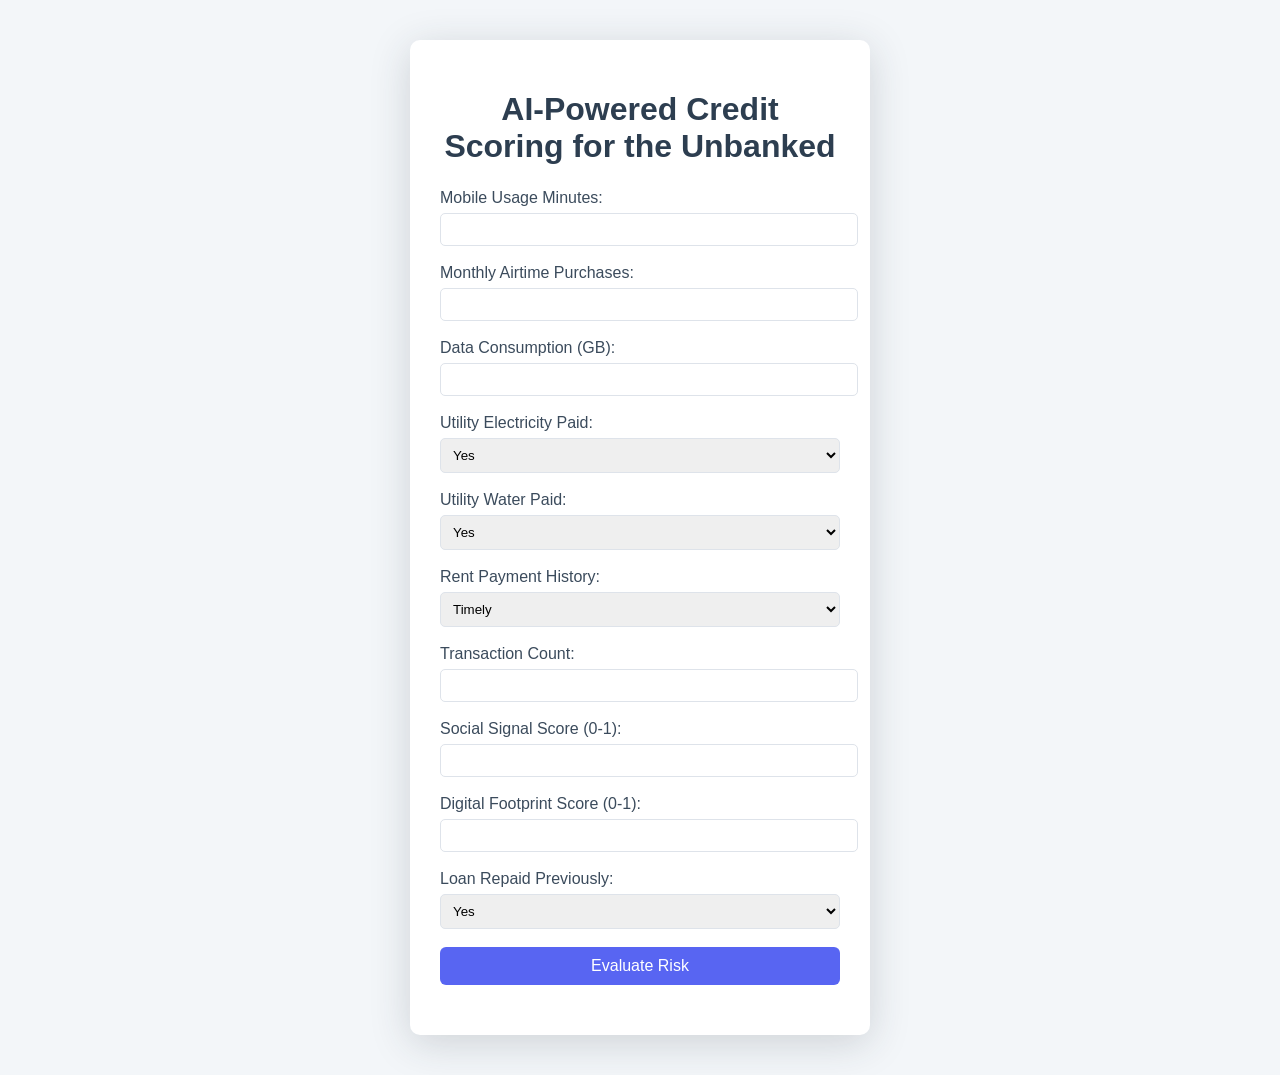
==== index.html @ 4482e230 "first commit" ====
<!DOCTYPE html>
<html lang="en">
<head>
    <meta charset="UTF-8">
    <title>AI-Powered Credit Scoring - Prototype</title>
    <link rel="stylesheet" href="style.css">
</head>
<body>
    <div class="container">
        <h1>AI-Powered Credit Scoring for the Unbanked</h1>
        <form id="scoringForm">
            <div class="form-group">
                <label>Mobile Usage Minutes:</label>
                <input type="number" id="mobileUsage" required>
            </div>
            <div class="form-group">
                <label>Monthly Airtime Purchases:</label>
                <input type="number" id="airtimePurchases" required>
            </div>
            <div class="form-group">
                <label>Data Consumption (GB):</label>
                <input type="number" id="dataConsumption" step="0.1" required>
            </div>
            <div class="form-group">
                <label>Utility Electricity Paid:</label>
                <select id="electricityPaid">
                    <option value="yes">Yes</option>
                    <option value="no">No</option>
                </select>
            </div>
            <div class="form-group">
                <label>Utility Water Paid:</label>
                <select id="waterPaid">
                    <option value="yes">Yes</option>
                    <option value="no">No</option>
                </select>
            </div>
            <div class="form-group">
                <label>Rent Payment History:</label>
                <select id="rentHistory">
                    <option value="timely">Timely</option>
                    <option value="delayed">Delayed</option>
                </select>
            </div>
            <div class="form-group">
                <label>Transaction Count:</label>
                <input type="number" id="transactionCount" required>
            </div>
            <div class="form-group">
                <label>Social Signal Score (0-1):</label>
                <input type="number" id="socialScore" step="0.01" min="0" max="1" required>
            </div>
            <div class="form-group">
                <label>Digital Footprint Score (0-1):</label>
                <input type="number" id="digitalScore" step="0.01" min="0" max="1" required>
            </div>
            <div class="form-group">
                <label>Loan Repaid Previously:</label>
                <select id="loanRepaid">
                    <option value="yes">Yes</option>
                    <option value="no">No</option>
                </select>
            </div>
            <button type="submit">Evaluate Risk</button>
        </form>
        <div id="result"></div>
    </div>
    <script src="script.js"></script>
</body>
</html>
---- style.css ----
body {
    background: #f3f6f9;
    font-family: 'Segoe UI', Arial, sans-serif;
}

.container {
    width: 400px;
    margin: 40px auto;
    background: #fff;
    padding: 30px;
    border-radius: 10px;
    box-shadow: 0 8px 40px rgba(40,48,60,0.18);
}

h1 {
    color: #2d3e50;
    text-align: center;
    margin-bottom: 24px;
}

.form-group {
    margin-bottom: 18px;
}

label {
    display: block;
    margin-bottom: 6px;
    color: #3b4b5c;
}

input[type="number"], select {
    width: 100%;
    padding: 8px;
    border: 1px solid #dee3ea;
    border-radius: 5px;
}

button {
    width: 100%;
    padding: 10px;
    background: #5865f2;
    color: #fff;
    border: none;
    border-radius: 6px;
    font-size: 16px;
    cursor: pointer;
}

button:hover {
    background: #4051b5;
}

#result {
    margin-top: 20px;
    text-align: center;
    font-weight: bold;
    font-size: 1.2em;
    color: #2b9248;
}
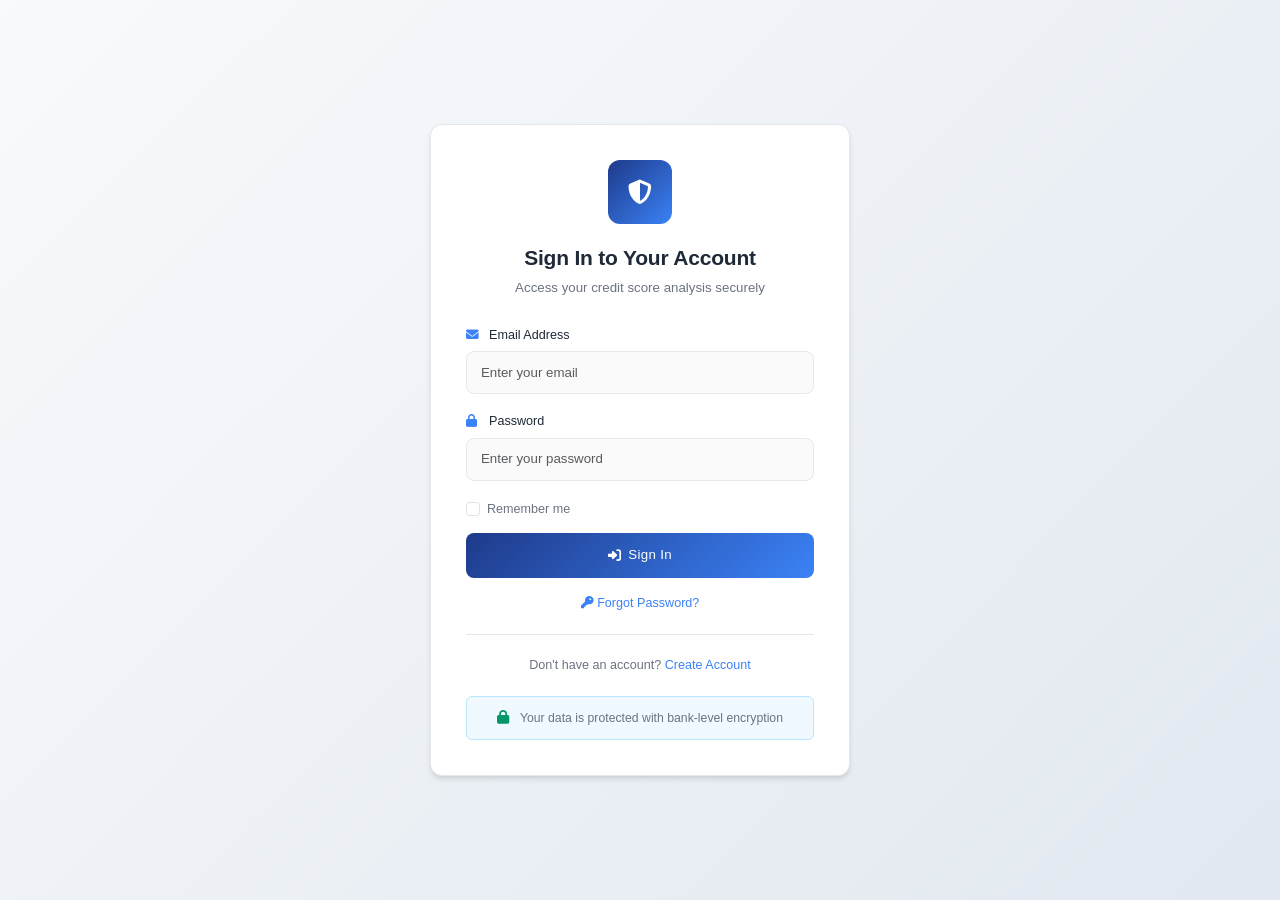
==== commit 8921d124: "done with UI" ====
--- a/index.html
+++ b/index.html
@@ -1,70 +1,587 @@
 <!DOCTYPE html>
-<html lang="en">
+<html xmlns:th="http://www.thymeleaf.org" lang="en">
 <head>
     <meta charset="UTF-8">
-    <title>AI-Powered Credit Scoring - Prototype</title>
+    <meta name="viewport" content="width=device-width, initial-scale=1.0">
+    <title>SecureBank - Credit Score Analysis</title>
+    <link href="https://cdn.jsdelivr.net/npm/bootstrap@5.3.0/dist/css/bootstrap.min.css" rel="stylesheet">
+    <link rel="stylesheet" href="https://cdnjs.cloudflare.com/ajax/libs/font-awesome/6.4.0/css/all.min.css">
     <link rel="stylesheet" href="style.css">
 </head>
 <body>
-    <div class="container">
-        <h1>AI-Powered Credit Scoring for the Unbanked</h1>
-        <form id="scoringForm">
-            <div class="form-group">
-                <label>Mobile Usage Minutes:</label>
-                <input type="number" id="mobileUsage" required>
-            </div>
-            <div class="form-group">
-                <label>Monthly Airtime Purchases:</label>
-                <input type="number" id="airtimePurchases" required>
-            </div>
-            <div class="form-group">
-                <label>Data Consumption (GB):</label>
-                <input type="number" id="dataConsumption" step="0.1" required>
-            </div>
-            <div class="form-group">
-                <label>Utility Electricity Paid:</label>
-                <select id="electricityPaid">
-                    <option value="yes">Yes</option>
-                    <option value="no">No</option>
-                </select>
-            </div>
-            <div class="form-group">
-                <label>Utility Water Paid:</label>
-                <select id="waterPaid">
-                    <option value="yes">Yes</option>
-                    <option value="no">No</option>
-                </select>
-            </div>
-            <div class="form-group">
-                <label>Rent Payment History:</label>
-                <select id="rentHistory">
-                    <option value="timely">Timely</option>
-                    <option value="delayed">Delayed</option>
-                </select>
-            </div>
-            <div class="form-group">
-                <label>Transaction Count:</label>
-                <input type="number" id="transactionCount" required>
-            </div>
-            <div class="form-group">
-                <label>Social Signal Score (0-1):</label>
-                <input type="number" id="socialScore" step="0.01" min="0" max="1" required>
-            </div>
-            <div class="form-group">
-                <label>Digital Footprint Score (0-1):</label>
-                <input type="number" id="digitalScore" step="0.01" min="0" max="1" required>
-            </div>
-            <div class="form-group">
-                <label>Loan Repaid Previously:</label>
-                <select id="loanRepaid">
-                    <option value="yes">Yes</option>
-                    <option value="no">No</option>
-                </select>
-            </div>
-            <button type="submit">Evaluate Risk</button>
-        </form>
-        <div id="result"></div>
+    <!-- Navigation Bar (shown on upload and dashboard pages) -->
+    <nav class="navbar navbar-expand-lg banking-navbar d-none" id="mainNavbar">
+        <div class="container">
+            <a class="navbar-brand" href="#">
+                <i class="fas fa-shield-alt me-2"></i>
+                <span>SecureBank</span>
+            </a>
+            <button class="navbar-toggler" type="button" data-bs-toggle="collapse" data-bs-target="#navbarNav">
+                <span class="navbar-toggler-icon"></span>
+            </button>
+            <div class="collapse navbar-collapse" id="navbarNav">
+                <ul class="navbar-nav ms-auto">
+                    <li class="nav-item">
+                        <a class="nav-link" href="#" onclick="showPage('upload')">
+                            <i class="fas fa-upload me-1"></i> Upload
+                        </a>
+                    </li>
+                    <li class="nav-item">
+                        <a class="nav-link" href="#" onclick="showPage('dashboard')">
+                            <i class="fas fa-chart-line me-1"></i> Dashboard
+                        </a>
+                    </li>
+                    <li class="nav-item">
+                        <a class="nav-link" href="#" onclick="logout()">
+                            <i class="fas fa-sign-out-alt me-1"></i> Logout
+                        </a>
+                    </li>
+                </ul>
+            </div>
+        </div>
+    </nav>
+
+    <!-- Login Page -->
+    <div id="loginPage" class="page-container active">
+        <div class="auth-container">
+            <div class="auth-card">
+                <div class="auth-header">
+                    <div class="auth-logo">
+                        <i class="fas fa-shield-alt"></i>
+                    </div>
+                    <h2 class="auth-title">Sign In to Your Account</h2>
+                    <p class="auth-subtitle">Access your credit score analysis securely</p>
+                </div>
+                
+                <form th:action="@{/login}" th:object="${loginForm}" method="post" class="auth-form">
+                    <div class="form-group">
+                        <label class="form-label" for="email">
+                            <i class="fas fa-envelope me-2"></i>Email Address
+                        </label>
+                        <input type="email" 
+                               class="form-control" 
+                               id="email" 
+                               th:field="*{email}" 
+                               placeholder="Enter your email"
+                               required>
+                        <div class="invalid-feedback" th:if="${#fields.hasErrors('email')}" th:errors="*{email}"></div>
+                    </div>
+                    
+                    <div class="form-group">
+                        <label class="form-label" for="password">
+                            <i class="fas fa-lock me-2"></i>Password
+                        </label>
+                        <input type="password" 
+                               class="form-control" 
+                               id="password" 
+                               th:field="*{password}" 
+                               placeholder="Enter your password"
+                               required>
+                        <div class="invalid-feedback" th:if="${#fields.hasErrors('password')}" th:errors="*{password}"></div>
+                    </div>
+                    
+                    <div class="form-check mb-3">
+                        <input class="form-check-input" type="checkbox" id="rememberMe" th:field="*{rememberMe}">
+                        <label class="form-check-label" for="rememberMe">
+                            Remember me
+                        </label>
+                    </div>
+                    
+                    <button type="submit" class="btn btn-primary btn-auth w-100 mb-3">
+                        <i class="fas fa-sign-in-alt me-2"></i>Sign In
+                    </button>
+                    
+                    <div class="auth-links">
+                        <a href="#" class="forgot-link" th:href="@{/forgot-password}">
+                            <i class="fas fa-key me-1"></i>Forgot Password?
+                        </a>
+                    </div>
+                </form>
+                
+                <div class="auth-footer">
+                    <p>Don't have an account? 
+                        <a href="#" class="signup-link" onclick="showPage('signup')" th:href="@{/signup}">
+                            Create Account
+                        </a>
+                    </p>
+                </div>
+                
+                <div class="security-notice">
+                    <i class="fas fa-lock me-2"></i>
+                    <small>Your data is protected with bank-level encryption</small>
+                </div>
+            </div>
+        </div>
     </div>
-    <script src="script.js"></script>
+
+    <!-- Sign Up Page -->
+    <div id="signupPage" class="page-container">
+        <div class="auth-container">
+            <div class="auth-card">
+                <div class="auth-header">
+                    <div class="auth-logo">
+                        <i class="fas fa-user-plus"></i>
+                    </div>
+                    <h2 class="auth-title">Create Your Account</h2>
+                    <p class="auth-subtitle">Join thousands of users improving their credit score</p>
+                </div>
+                
+                <form th:action="@{/signup}" th:object="${signupForm}" method="post" class="auth-form">
+                    <div class="form-group">
+                        <label class="form-label" for="fullName">
+                            <i class="fas fa-user me-2"></i>Full Name
+                        </label>
+                        <input type="text" 
+                               class="form-control" 
+                               id="fullName" 
+                               th:field="*{fullName}" 
+                               placeholder="Enter your full name"
+                               required>
+                        <div class="invalid-feedback" th:if="${#fields.hasErrors('fullName')}" th:errors="*{fullName}"></div>
+                    </div>
+                    
+                    <div class="form-group">
+                        <label class="form-label" for="signupEmail">
+                            <i class="fas fa-envelope me-2"></i>Email Address
+                        </label>
+                        <input type="email" 
+                               class="form-control" 
+                               id="signupEmail" 
+                               th:field="*{email}" 
+                               placeholder="Enter your email"
+                               required>
+                        <div class="invalid-feedback" th:if="${#fields.hasErrors('email')}" th:errors="*{email}"></div>
+                    </div>
+                    
+                    <div class="form-group">
+                        <label class="form-label" for="phone">
+                            <i class="fas fa-phone me-2"></i>Phone Number
+                        </label>
+                        <input type="tel" 
+                               class="form-control" 
+                               id="phone" 
+                               th:field="*{phone}" 
+                               placeholder="Enter your phone number"
+                               required>
+                        <div class="invalid-feedback" th:if="${#fields.hasErrors('phone')}" th:errors="*{phone}"></div>
+                    </div>
+                    
+                    <div class="form-group">
+                        <label class="form-label" for="signupPassword">
+                            <i class="fas fa-lock me-2"></i>Password
+                        </label>
+                        <input type="password" 
+                               class="form-control" 
+                               id="signupPassword" 
+                               th:field="*{password}" 
+                               placeholder="Create a strong password"
+                               required>
+                        <div class="invalid-feedback" th:if="${#fields.hasErrors('password')}" th:errors="*{password}"></div>
+                    </div>
+                    
+                    <div class="form-group">
+                        <label class="form-label" for="confirmPassword">
+                            <i class="fas fa-lock me-2"></i>Confirm Password
+                        </label>
+                        <input type="password" 
+                               class="form-control" 
+                               id="confirmPassword" 
+                               th:field="*{confirmPassword}" 
+                               placeholder="Confirm your password"
+                               required>
+                        <div class="invalid-feedback" th:if="${#fields.hasErrors('confirmPassword')}" th:errors="*{confirmPassword}"></div>
+                    </div>
+                    
+                    <div class="form-check mb-3">
+                        <input class="form-check-input" type="checkbox" id="agreeTerms" th:field="*{agreeTerms}" required>
+                        <label class="form-check-label" for="agreeTerms">
+                            I agree to the <a href="#" th:href="@{/terms}">Terms &amp; Conditions</a> and <a href="#" th:href="@{/privacy}">Privacy Policy</a>
+                        </label>
+                    </div>
+                    
+                    <button type="submit" class="btn btn-primary btn-auth w-100 mb-3">
+                        <i class="fas fa-user-plus me-2"></i>Create Account
+                    </button>
+                </form>
+                
+                <div class="auth-footer">
+                    <p>Already have an account? 
+                        <a href="#" class="login-link" onclick="showPage('login')" th:href="@{/login}">
+                            Sign In
+                        </a>
+                    </p>
+                </div>
+                
+                <div class="security-notice">
+                    <i class="fas fa-shield-alt me-2"></i>
+                    <small>Your information is secured with 256-bit SSL encryption</small>
+                </div>
+            </div>
+        </div>
+    </div>
+
+    <!-- Upload Page -->
+    <div id="uploadPage" class="page-container">
+        <div class="container mt-4">
+            <div class="row justify-content-center">
+                <div class="col-lg-8">
+                    <div class="upload-header text-center mb-4">
+                        <h2>Upload Bank Statements</h2>
+                        <p class="text-muted">Upload your bank statements to analyze your credit score</p>
+                    </div>
+                    
+                    <div class="card upload-card">
+                        <div class="card-body p-4">
+                            <form th:action="@{/upload}" th:object="${uploadForm}" method="post" enctype="multipart/form-data">
+                                <div class="upload-zone" id="uploadZone">
+                                    <div class="upload-content">
+                                        <i class="fas fa-cloud-upload-alt upload-icon"></i>
+                                        <h4>Drag and drop files here</h4>
+                                        <p class="text-muted mb-3">Or click to select files</p>
+                                        <input type="file" 
+                                               class="form-control d-none" 
+                                               id="fileInput" 
+                                               th:field="*{files}" 
+                                               multiple 
+                                               accept=".pdf,.csv,.xlsx,.xls">
+                                        <button type="button" class="btn btn-outline-primary" onclick="document.getElementById('fileInput').click()">
+                                            <i class="fas fa-folder-open me-2"></i>Select Files
+                                        </button>
+                                    </div>
+                                </div>
+                                
+                                <div class="upload-info mt-3">
+                                    <div class="row text-center">
+                                        <div class="col-md-4">
+                                            <i class="fas fa-file-pdf text-danger"></i>
+                                            <small class="d-block">PDF</small>
+                                        </div>
+                                        <div class="col-md-4">
+                                            <i class="fas fa-file-csv text-success"></i>
+                                            <small class="d-block">CSV</small>
+                                        </div>
+                                        <div class="col-md-4">
+                                            <i class="fas fa-file-excel text-primary"></i>
+                                            <small class="d-block">Excel</small>
+                                        </div>
+                                    </div>
+                                    <p class="text-center text-muted mt-2 mb-0">
+                                        <small>Maximum file size: 10MB per file</small>
+                                    </p>
+                                </div>
+                                
+                                <div class="uploaded-files mt-4" id="uploadedFiles" style="display: none;">
+                                    <h6><i class="fas fa-file-alt me-2"></i>Uploaded Files:</h6>
+                                    <div class="file-list" id="fileList"></div>
+                                </div>
+                                
+                                <div class="upload-progress mt-3" id="uploadProgress" style="display: none;">
+                                    <div class="progress">
+                                        <div class="progress-bar progress-bar-striped progress-bar-animated" 
+                                             role="progressbar" 
+                                             style="width: 0%" 
+                                             id="progressBar"></div>
+                                    </div>
+                                    <small class="text-muted mt-2 d-block" id="progressText">Uploading files...</small>
+                                </div>
+                                
+                                <div class="d-grid gap-2 mt-4">
+                                    <button type="submit" class="btn btn-primary btn-lg" id="uploadBtn" disabled>
+                                        <i class="fas fa-upload me-2"></i>Upload Documents
+                                    </button>
+                                    <button type="button" class="btn btn-success btn-lg" id="analyzeBtn" style="display: none;" onclick="analyzeCredit()">
+                                        <i class="fas fa-chart-line me-2"></i>Analyze Credit Score
+                                    </button>
+                                </div>
+                            </form>
+                        </div>
+                    </div>
+                    
+                    <div class="security-info mt-4">
+                        <div class="card">
+                            <div class="card-body">
+                                <h6><i class="fas fa-shield-alt text-success me-2"></i>Your Data is Secure</h6>
+                                <ul class="list-unstyled mb-0">
+                                    <li><i class="fas fa-check text-success me-2"></i>Bank-level encryption</li>
+                                    <li><i class="fas fa-check text-success me-2"></i>Files processed securely</li>
+                                    <li><i class="fas fa-check text-success me-2"></i>Data deleted after analysis</li>
+                                </ul>
+                            </div>
+                        </div>
+                    </div>
+                </div>
+            </div>
+        </div>
+    </div>
+
+    <!-- Dashboard Page -->
+    <div id="dashboardPage" class="page-container">
+        <div class="container mt-4">
+            <div class="dashboard-header mb-4">
+                <div class="row align-items-center">
+                    <div class="col">
+                        <h2>Credit Score Dashboard</h2>
+                        <p class="text-muted mb-0">Your comprehensive credit analysis</p>
+                    </div>
+                    <div class="col-auto">
+                        <span class="badge bg-success fs-6" th:text="'Last Updated: ' + ${lastUpdated}">Last Updated: Today</span>
+                    </div>
+                </div>
+            </div>
+            
+            <!-- Credit Score Overview -->
+            <div class="row mb-4">
+                <div class="col-lg-4">
+                    <div class="card credit-score-card">
+                        <div class="card-body text-center">
+                            <h5 class="card-title">Your Credit Score</h5>
+                            <div class="credit-score-circle mb-3">
+                                <div class="score-value" th:text="${creditScore.value}">750</div>
+                                <div class="score-status" th:text="${creditScore.status}">Good</div>
+                            </div>
+                            <div class="score-range">
+                                <small class="text-muted">Range: 300-850</small>
+                            </div>
+                            <div class="mt-3">
+                                <div class="score-bar">
+                                    <div class="score-progress" style="width: 60%;"></div>
+                                    <div class="score-marker" style="left: 60%;"></div>
+                                </div>
+                                <div class="d-flex justify-content-between mt-1">
+                                    <small>300</small>
+                                    <small>850</small>
+                                </div>
+                            </div>
+                        </div>
+                    </div>
+                </div>
+                
+                <div class="col-lg-8">
+                    <div class="card">
+                        <div class="card-body">
+                            <h5 class="card-title">Credit Score Breakdown</h5>
+                            <div class="breakdown-items">
+                                <div class="breakdown-item" th:each="item : ${creditBreakdown}">
+                                    <div class="d-flex justify-content-between align-items-center mb-2">
+                                        <span th:text="${item.name}">Payment History</span>
+                                        <span class="badge bg-primary" th:text="${item.value} + '%'">85%</span>
+                                    </div>
+                                    <div class="progress progress-sm">
+                                        <div class="progress-bar" 
+                                             th:style="'width: ' + ${item.value} + '%;'"
+                                             style="width: 85%;">
+                                        </div>
+                                    </div>
+                                </div>
+                                
+                                <!-- Static breakdown items for demo -->
+                                <div class="breakdown-item">
+                                    <div class="d-flex justify-content-between align-items-center mb-2">
+                                        <span>Payment History</span>
+                                        <span class="badge bg-primary">85%</span>
+                                    </div>
+                                    <div class="progress progress-sm">
+                                        <div class="progress-bar" style="width: 85%;"></div>
+                                    </div>
+                                </div>
+                                
+                                <div class="breakdown-item">
+                                    <div class="d-flex justify-content-between align-items-center mb-2">
+                                        <span>Credit Utilization</span>
+                                        <span class="badge bg-warning">65%</span>
+                                    </div>
+                                    <div class="progress progress-sm">
+                                        <div class="progress-bar bg-warning" style="width: 65%;"></div>
+                                    </div>
+                                </div>
+                                
+                                <div class="breakdown-item">
+                                    <div class="d-flex justify-content-between align-items-center mb-2">
+                                        <span>Credit History Length</span>
+                                        <span class="badge bg-info">75%</span>
+                                    </div>
+                                    <div class="progress progress-sm">
+                                        <div class="progress-bar bg-info" style="width: 75%;"></div>
+                                    </div>
+                                </div>
+                                
+                                <div class="breakdown-item">
+                                    <div class="d-flex justify-content-between align-items-center mb-2">
+                                        <span>New Credit Accounts</span>
+                                        <span class="badge bg-secondary">70%</span>
+                                    </div>
+                                    <div class="progress progress-sm">
+                                        <div class="progress-bar bg-secondary" style="width: 70%;"></div>
+                                    </div>
+                                </div>
+                                
+                                <div class="breakdown-item">
+                                    <div class="d-flex justify-content-between align-items-center mb-2">
+                                        <span>Credit Mix</span>
+                                        <span class="badge bg-success">80%</span>
+                                    </div>
+                                    <div class="progress progress-sm">
+                                        <div class="progress-bar bg-success" style="width: 80%;"></div>
+                                    </div>
+                                </div>
+                            </div>
+                        </div>
+                    </div>
+                </div>
+            </div>
+            
+            <!-- Recommendations &amp; Account Overview -->
+            <div class="row mb-4">
+                <div class="col-lg-6">
+                    <div class="card">
+                        <div class="card-header">
+                            <h6 class="card-title mb-0">
+                                <i class="fas fa-lightbulb me-2 text-warning"></i>Recommendations
+                            </h6>
+                        </div>
+                        <div class="card-body">
+                            <div class="recommendations-list">
+                                <div class="recommendation-item" th:each="recommendation : ${recommendations}">
+                                    <i class="fas fa-arrow-right text-primary me-2"></i>
+                                    <span th:text="${recommendation}">Pay down credit card balances</span>
+                                </div>
+                                
+                                <!-- Static recommendations for demo -->
+                                <div class="recommendation-item">
+                                    <i class="fas fa-arrow-right text-primary me-2"></i>
+                                    <span>Pay down credit card balances</span>
+                                </div>
+                                <div class="recommendation-item">
+                                    <i class="fas fa-arrow-right text-primary me-2"></i>
+                                    <span>Keep old accounts open</span>
+                                </div>
+                                <div class="recommendation-item">
+                                    <i class="fas fa-arrow-right text-primary me-2"></i>
+                                    <span>Limit new credit inquiries</span>
+                                </div>
+                                <div class="recommendation-item">
+                                    <i class="fas fa-arrow-right text-primary me-2"></i>
+                                    <span>Set up automatic payments</span>
+                                </div>
+                            </div>
+                        </div>
+                    </div>
+                </div>
+                
+                <div class="col-lg-6">
+                    <div class="card">
+                        <div class="card-header">
+                            <h6 class="card-title mb-0">
+                                <i class="fas fa-chart-pie me-2 text-info"></i>Account Overview
+                            </h6>
+                        </div>
+                        <div class="card-body">
+                            <div class="row g-3">
+                                <div class="col-6">
+                                    <div class="overview-stat">
+                                        <div class="stat-value">$12,450</div>
+                                        <div class="stat-label">Total Credit Limit</div>
+                                    </div>
+                                </div>
+                                <div class="col-6">
+                                    <div class="overview-stat">
+                                        <div class="stat-value">$3,280</div>
+                                        <div class="stat-label">Current Balance</div>
+                                    </div>
+                                </div>
+                                <div class="col-6">
+                                    <div class="overview-stat">
+                                        <div class="stat-value">26%</div>
+                                        <div class="stat-label">Utilization Rate</div>
+                                    </div>
+                                </div>
+                                <div class="col-6">
+                                    <div class="overview-stat">
+                                        <div class="stat-value">7</div>
+                                        <div class="stat-label">Active Accounts</div>
+                                    </div>
+                                </div>
+                            </div>
+                        </div>
+                    </div>
+                </div>
+            </div>
+            
+            <!-- Recent Transactions -->
+            <div class="row">
+                <div class="col-12">
+                    <div class="card">
+                        <div class="card-header">
+                            <h6 class="card-title mb-0">
+                                <i class="fas fa-history me-2 text-secondary"></i>Recent Transaction Analysis
+                            </h6>
+                        </div>
+                        <div class="card-body">
+                            <div class="table-responsive">
+                                <table class="table table-hover">
+                                    <thead>
+                                        <tr>
+                                            <th>Date</th>
+                                            <th>Description</th>
+                                            <th>Category</th>
+                                            <th>Amount</th>
+                                            <th>Impact</th>
+                                        </tr>
+                                    </thead>
+                                    <tbody>
+                                        <tr th:each="transaction : ${recentTransactions}">
+                                            <td th:text="${transaction.date}">2024-01-15</td>
+                                            <td th:text="${transaction.description}">Credit Card Payment</td>
+                                            <td>
+                                                <span class="badge bg-light text-dark" th:text="${transaction.category}">Payment</span>
+                                            </td>
+                                            <td th:text="${transaction.amount}">$500.00</td>
+                                            <td>
+                                                <span class="badge bg-success" th:text="${transaction.impact}">Positive</span>
+                                            </td>
+                                        </tr>
+                                        
+                                        <!-- Static transactions for demo -->
+                                        <tr>
+                                            <td>2024-01-15</td>
+                                            <td>Credit Card Payment</td>
+                                            <td><span class="badge bg-success">Payment</span></td>
+                                            <td>$500.00</td>
+                                            <td><span class="badge bg-success">Positive</span></td>
+                                        </tr>
+                                        <tr>
+                                            <td>2024-01-12</td>
+                                            <td>Online Purchase</td>
+                                            <td><span class="badge bg-primary">Purchase</span></td>
+                                            <td>$125.50</td>
+                                            <td><span class="badge bg-warning">Neutral</span></td>
+                                        </tr>
+                                        <tr>
+                                            <td>2024-01-10</td>
+                                            <td>Salary Deposit</td>
+                                            <td><span class="badge bg-info">Income</span></td>
+                                            <td>$3,200.00</td>
+                                            <td><span class="badge bg-success">Positive</span></td>
+                                        </tr>
+                                        <tr>
+                                            <td>2024-01-08</td>
+                                            <td>Rent Payment</td>
+                                            <td><span class="badge bg-secondary">Bills</span></td>
+                                            <td>$1,200.00</td>
+                                            <td><span class="badge bg-success">Positive</span></td>
+                                        </tr>
+                                    </tbody>
+                                </table>
+                            </div>
+                        </div>
+                    </div>
+                </div>
+            </div>
+        </div>
+    </div>
+
+    <!-- Scripts -->
+    <script src="https://cdn.jsdelivr.net/npm/bootstrap@5.3.0/dist/js/bootstrap.bundle.min.js"></script>
+    <script src="app.js"></script>
 </body>
-</html>
+</html>
--- a/style.css
+++ b/style.css
@@ -1,59 +1,1521 @@
+:root {
+  /* Primitive Color Tokens */
+  --color-white: rgba(255, 255, 255, 1);
+  --color-black: rgba(0, 0, 0, 1);
+  --color-cream-50: rgba(252, 252, 249, 1);
+  --color-cream-100: rgba(255, 255, 253, 1);
+  --color-gray-200: rgba(245, 245, 245, 1);
+  --color-gray-300: rgba(167, 169, 169, 1);
+  --color-gray-400: rgba(119, 124, 124, 1);
+  --color-slate-500: rgba(98, 108, 113, 1);
+  --color-brown-600: rgba(94, 82, 64, 1);
+  --color-charcoal-700: rgba(31, 33, 33, 1);
+  --color-charcoal-800: rgba(38, 40, 40, 1);
+  --color-slate-900: rgba(19, 52, 59, 1);
+  --color-teal-300: rgba(50, 184, 198, 1);
+  --color-teal-400: rgba(45, 166, 178, 1);
+  --color-teal-500: rgba(33, 128, 141, 1);
+  --color-teal-600: rgba(29, 116, 128, 1);
+  --color-teal-700: rgba(26, 104, 115, 1);
+  --color-teal-800: rgba(41, 150, 161, 1);
+  --color-red-400: rgba(255, 84, 89, 1);
+  --color-red-500: rgba(192, 21, 47, 1);
+  --color-orange-400: rgba(230, 129, 97, 1);
+  --color-orange-500: rgba(168, 75, 47, 1);
+
+  /* RGB versions for opacity control */
+  --color-brown-600-rgb: 94, 82, 64;
+  --color-teal-500-rgb: 33, 128, 141;
+  --color-slate-900-rgb: 19, 52, 59;
+  --color-slate-500-rgb: 98, 108, 113;
+  --color-red-500-rgb: 192, 21, 47;
+  --color-red-400-rgb: 255, 84, 89;
+  --color-orange-500-rgb: 168, 75, 47;
+  --color-orange-400-rgb: 230, 129, 97;
+
+  /* Background color tokens (Light Mode) */
+  --color-bg-1: rgba(59, 130, 246, 0.08); /* Light blue */
+  --color-bg-2: rgba(245, 158, 11, 0.08); /* Light yellow */
+  --color-bg-3: rgba(34, 197, 94, 0.08); /* Light green */
+  --color-bg-4: rgba(239, 68, 68, 0.08); /* Light red */
+  --color-bg-5: rgba(147, 51, 234, 0.08); /* Light purple */
+  --color-bg-6: rgba(249, 115, 22, 0.08); /* Light orange */
+  --color-bg-7: rgba(236, 72, 153, 0.08); /* Light pink */
+  --color-bg-8: rgba(6, 182, 212, 0.08); /* Light cyan */
+
+  /* Semantic Color Tokens (Light Mode) */
+  --color-background: var(--color-cream-50);
+  --color-surface: var(--color-cream-100);
+  --color-text: var(--color-slate-900);
+  --color-text-secondary: var(--color-slate-500);
+  --color-primary: var(--color-teal-500);
+  --color-primary-hover: var(--color-teal-600);
+  --color-primary-active: var(--color-teal-700);
+  --color-secondary: rgba(var(--color-brown-600-rgb), 0.12);
+  --color-secondary-hover: rgba(var(--color-brown-600-rgb), 0.2);
+  --color-secondary-active: rgba(var(--color-brown-600-rgb), 0.25);
+  --color-border: rgba(var(--color-brown-600-rgb), 0.2);
+  --color-btn-primary-text: var(--color-cream-50);
+  --color-card-border: rgba(var(--color-brown-600-rgb), 0.12);
+  --color-card-border-inner: rgba(var(--color-brown-600-rgb), 0.12);
+  --color-error: var(--color-red-500);
+  --color-success: var(--color-teal-500);
+  --color-warning: var(--color-orange-500);
+  --color-info: var(--color-slate-500);
+  --color-focus-ring: rgba(var(--color-teal-500-rgb), 0.4);
+  --color-select-caret: rgba(var(--color-slate-900-rgb), 0.8);
+
+  /* Common style patterns */
+  --focus-ring: 0 0 0 3px var(--color-focus-ring);
+  --focus-outline: 2px solid var(--color-primary);
+  --status-bg-opacity: 0.15;
+  --status-border-opacity: 0.25;
+  --select-caret-light: url("data:image/svg+xml,%3Csvg xmlns='http://www.w3.org/2000/svg' width='16' height='16' viewBox='0 0 24 24' fill='none' stroke='%23134252' stroke-width='2' stroke-linecap='round' stroke-linejoin='round'%3E%3Cpolyline points='6 9 12 15 18 9'%3E%3C/polyline%3E%3C/svg%3E");
+  --select-caret-dark: url("data:image/svg+xml,%3Csvg xmlns='http://www.w3.org/2000/svg' width='16' height='16' viewBox='0 0 24 24' fill='none' stroke='%23f5f5f5' stroke-width='2' stroke-linecap='round' stroke-linejoin='round'%3E%3Cpolyline points='6 9 12 15 18 9'%3E%3C/polyline%3E%3C/svg%3E");
+
+  /* RGB versions for opacity control */
+  --color-success-rgb: 33, 128, 141;
+  --color-error-rgb: 192, 21, 47;
+  --color-warning-rgb: 168, 75, 47;
+  --color-info-rgb: 98, 108, 113;
+
+  /* Typography */
+  --font-family-base: "FKGroteskNeue", "Geist", "Inter", -apple-system,
+    BlinkMacSystemFont, "Segoe UI", Roboto, sans-serif;
+  --font-family-mono: "Berkeley Mono", ui-monospace, SFMono-Regular, Menlo,
+    Monaco, Consolas, monospace;
+  --font-size-xs: 11px;
+  --font-size-sm: 12px;
+  --font-size-base: 14px;
+  --font-size-md: 14px;
+  --font-size-lg: 16px;
+  --font-size-xl: 18px;
+  --font-size-2xl: 20px;
+  --font-size-3xl: 24px;
+  --font-size-4xl: 30px;
+  --font-weight-normal: 400;
+  --font-weight-medium: 500;
+  --font-weight-semibold: 550;
+  --font-weight-bold: 600;
+  --line-height-tight: 1.2;
+  --line-height-normal: 1.5;
+  --letter-spacing-tight: -0.01em;
+
+  /* Spacing */
+  --space-0: 0;
+  --space-1: 1px;
+  --space-2: 2px;
+  --space-4: 4px;
+  --space-6: 6px;
+  --space-8: 8px;
+  --space-10: 10px;
+  --space-12: 12px;
+  --space-16: 16px;
+  --space-20: 20px;
+  --space-24: 24px;
+  --space-32: 32px;
+
+  /* Border Radius */
+  --radius-sm: 6px;
+  --radius-base: 8px;
+  --radius-md: 10px;
+  --radius-lg: 12px;
+  --radius-full: 9999px;
+
+  /* Shadows */
+  --shadow-xs: 0 1px 2px rgba(0, 0, 0, 0.02);
+  --shadow-sm: 0 1px 3px rgba(0, 0, 0, 0.04), 0 1px 2px rgba(0, 0, 0, 0.02);
+  --shadow-md: 0 4px 6px -1px rgba(0, 0, 0, 0.04),
+    0 2px 4px -1px rgba(0, 0, 0, 0.02);
+  --shadow-lg: 0 10px 15px -3px rgba(0, 0, 0, 0.04),
+    0 4px 6px -2px rgba(0, 0, 0, 0.02);
+  --shadow-inset-sm: inset 0 1px 0 rgba(255, 255, 255, 0.15),
+    inset 0 -1px 0 rgba(0, 0, 0, 0.03);
+
+  /* Animation */
+  --duration-fast: 150ms;
+  --duration-normal: 250ms;
+  --ease-standard: cubic-bezier(0.16, 1, 0.3, 1);
+
+  /* Layout */
+  --container-sm: 640px;
+  --container-md: 768px;
+  --container-lg: 1024px;
+  --container-xl: 1280px;
+}
+
+/* Dark mode colors */
+@media (prefers-color-scheme: dark) {
+  :root {
+    /* RGB versions for opacity control (Dark Mode) */
+    --color-gray-400-rgb: 119, 124, 124;
+    --color-teal-300-rgb: 50, 184, 198;
+    --color-gray-300-rgb: 167, 169, 169;
+    --color-gray-200-rgb: 245, 245, 245;
+
+    /* Background color tokens (Dark Mode) */
+    --color-bg-1: rgba(29, 78, 216, 0.15); /* Dark blue */
+    --color-bg-2: rgba(180, 83, 9, 0.15); /* Dark yellow */
+    --color-bg-3: rgba(21, 128, 61, 0.15); /* Dark green */
+    --color-bg-4: rgba(185, 28, 28, 0.15); /* Dark red */
+    --color-bg-5: rgba(107, 33, 168, 0.15); /* Dark purple */
+    --color-bg-6: rgba(194, 65, 12, 0.15); /* Dark orange */
+    --color-bg-7: rgba(190, 24, 93, 0.15); /* Dark pink */
+    --color-bg-8: rgba(8, 145, 178, 0.15); /* Dark cyan */
+
+    /* Semantic Color Tokens (Dark Mode) */
+    --color-background: var(--color-charcoal-700);
+    --color-surface: var(--color-charcoal-800);
+    --color-text: var(--color-gray-200);
+    --color-text-secondary: rgba(var(--color-gray-300-rgb), 0.7);
+    --color-primary: var(--color-teal-300);
+    --color-primary-hover: var(--color-teal-400);
+    --color-primary-active: var(--color-teal-800);
+    --color-secondary: rgba(var(--color-gray-400-rgb), 0.15);
+    --color-secondary-hover: rgba(var(--color-gray-400-rgb), 0.25);
+    --color-secondary-active: rgba(var(--color-gray-400-rgb), 0.3);
+    --color-border: rgba(var(--color-gray-400-rgb), 0.3);
+    --color-error: var(--color-red-400);
+    --color-success: var(--color-teal-300);
+    --color-warning: var(--color-orange-400);
+    --color-info: var(--color-gray-300);
+    --color-focus-ring: rgba(var(--color-teal-300-rgb), 0.4);
+    --color-btn-primary-text: var(--color-slate-900);
+    --color-card-border: rgba(var(--color-gray-400-rgb), 0.2);
+    --color-card-border-inner: rgba(var(--color-gray-400-rgb), 0.15);
+    --shadow-inset-sm: inset 0 1px 0 rgba(255, 255, 255, 0.1),
+      inset 0 -1px 0 rgba(0, 0, 0, 0.15);
+    --button-border-secondary: rgba(var(--color-gray-400-rgb), 0.2);
+    --color-border-secondary: rgba(var(--color-gray-400-rgb), 0.2);
+    --color-select-caret: rgba(var(--color-gray-200-rgb), 0.8);
+
+    /* Common style patterns - updated for dark mode */
+    --focus-ring: 0 0 0 3px var(--color-focus-ring);
+    --focus-outline: 2px solid var(--color-primary);
+    --status-bg-opacity: 0.15;
+    --status-border-opacity: 0.25;
+    --select-caret-light: url("data:image/svg+xml,%3Csvg xmlns='http://www.w3.org/2000/svg' width='16' height='16' viewBox='0 0 24 24' fill='none' stroke='%23134252' stroke-width='2' stroke-linecap='round' stroke-linejoin='round'%3E%3Cpolyline points='6 9 12 15 18 9'%3E%3C/polyline%3E%3C/svg%3E");
+    --select-caret-dark: url("data:image/svg+xml,%3Csvg xmlns='http://www.w3.org/2000/svg' width='16' height='16' viewBox='0 0 24 24' fill='none' stroke='%23f5f5f5' stroke-width='2' stroke-linecap='round' stroke-linejoin='round'%3E%3Cpolyline points='6 9 12 15 18 9'%3E%3C/polyline%3E%3C/svg%3E");
+
+    /* RGB versions for dark mode */
+    --color-success-rgb: var(--color-teal-300-rgb);
+    --color-error-rgb: var(--color-red-400-rgb);
+    --color-warning-rgb: var(--color-orange-400-rgb);
+    --color-info-rgb: var(--color-gray-300-rgb);
+  }
+}
+
+/* Data attribute for manual theme switching */
+[data-color-scheme="dark"] {
+  /* RGB versions for opacity control (dark mode) */
+  --color-gray-400-rgb: 119, 124, 124;
+  --color-teal-300-rgb: 50, 184, 198;
+  --color-gray-300-rgb: 167, 169, 169;
+  --color-gray-200-rgb: 245, 245, 245;
+
+  /* Colorful background palette - Dark Mode */
+  --color-bg-1: rgba(29, 78, 216, 0.15); /* Dark blue */
+  --color-bg-2: rgba(180, 83, 9, 0.15); /* Dark yellow */
+  --color-bg-3: rgba(21, 128, 61, 0.15); /* Dark green */
+  --color-bg-4: rgba(185, 28, 28, 0.15); /* Dark red */
+  --color-bg-5: rgba(107, 33, 168, 0.15); /* Dark purple */
+  --color-bg-6: rgba(194, 65, 12, 0.15); /* Dark orange */
+  --color-bg-7: rgba(190, 24, 93, 0.15); /* Dark pink */
+  --color-bg-8: rgba(8, 145, 178, 0.15); /* Dark cyan */
+
+  /* Semantic Color Tokens (Dark Mode) */
+  --color-background: var(--color-charcoal-700);
+  --color-surface: var(--color-charcoal-800);
+  --color-text: var(--color-gray-200);
+  --color-text-secondary: rgba(var(--color-gray-300-rgb), 0.7);
+  --color-primary: var(--color-teal-300);
+  --color-primary-hover: var(--color-teal-400);
+  --color-primary-active: var(--color-teal-800);
+  --color-secondary: rgba(var(--color-gray-400-rgb), 0.15);
+  --color-secondary-hover: rgba(var(--color-gray-400-rgb), 0.25);
+  --color-secondary-active: rgba(var(--color-gray-400-rgb), 0.3);
+  --color-border: rgba(var(--color-gray-400-rgb), 0.3);
+  --color-error: var(--color-red-400);
+  --color-success: var(--color-teal-300);
+  --color-warning: var(--color-orange-400);
+  --color-info: var(--color-gray-300);
+  --color-focus-ring: rgba(var(--color-teal-300-rgb), 0.4);
+  --color-btn-primary-text: var(--color-slate-900);
+  --color-card-border: rgba(var(--color-gray-400-rgb), 0.15);
+  --color-card-border-inner: rgba(var(--color-gray-400-rgb), 0.15);
+  --shadow-inset-sm: inset 0 1px 0 rgba(255, 255, 255, 0.1),
+    inset 0 -1px 0 rgba(0, 0, 0, 0.15);
+  --color-border-secondary: rgba(var(--color-gray-400-rgb), 0.2);
+  --color-select-caret: rgba(var(--color-gray-200-rgb), 0.8);
+
+  /* Common style patterns - updated for dark mode */
+  --focus-ring: 0 0 0 3px var(--color-focus-ring);
+  --focus-outline: 2px solid var(--color-primary);
+  --status-bg-opacity: 0.15;
+  --status-border-opacity: 0.25;
+  --select-caret-light: url("data:image/svg+xml,%3Csvg xmlns='http://www.w3.org/2000/svg' width='16' height='16' viewBox='0 0 24 24' fill='none' stroke='%23134252' stroke-width='2' stroke-linecap='round' stroke-linejoin='round'%3E%3Cpolyline points='6 9 12 15 18 9'%3E%3C/polyline%3E%3C/svg%3E");
+  --select-caret-dark: url("data:image/svg+xml,%3Csvg xmlns='http://www.w3.org/2000/svg' width='16' height='16' viewBox='0 0 24 24' fill='none' stroke='%23f5f5f5' stroke-width='2' stroke-linecap='round' stroke-linejoin='round'%3E%3Cpolyline points='6 9 12 15 18 9'%3E%3C/polyline%3E%3C/svg%3E");
+
+  /* RGB versions for dark mode */
+  --color-success-rgb: var(--color-teal-300-rgb);
+  --color-error-rgb: var(--color-red-400-rgb);
+  --color-warning-rgb: var(--color-orange-400-rgb);
+  --color-info-rgb: var(--color-gray-300-rgb);
+}
+
+[data-color-scheme="light"] {
+  /* RGB versions for opacity control (light mode) */
+  --color-brown-600-rgb: 94, 82, 64;
+  --color-teal-500-rgb: 33, 128, 141;
+  --color-slate-900-rgb: 19, 52, 59;
+
+  /* Semantic Color Tokens (Light Mode) */
+  --color-background: var(--color-cream-50);
+  --color-surface: var(--color-cream-100);
+  --color-text: var(--color-slate-900);
+  --color-text-secondary: var(--color-slate-500);
+  --color-primary: var(--color-teal-500);
+  --color-primary-hover: var(--color-teal-600);
+  --color-primary-active: var(--color-teal-700);
+  --color-secondary: rgba(var(--color-brown-600-rgb), 0.12);
+  --color-secondary-hover: rgba(var(--color-brown-600-rgb), 0.2);
+  --color-secondary-active: rgba(var(--color-brown-600-rgb), 0.25);
+  --color-border: rgba(var(--color-brown-600-rgb), 0.2);
+  --color-btn-primary-text: var(--color-cream-50);
+  --color-card-border: rgba(var(--color-brown-600-rgb), 0.12);
+  --color-card-border-inner: rgba(var(--color-brown-600-rgb), 0.12);
+  --color-error: var(--color-red-500);
+  --color-success: var(--color-teal-500);
+  --color-warning: var(--color-orange-500);
+  --color-info: var(--color-slate-500);
+  --color-focus-ring: rgba(var(--color-teal-500-rgb), 0.4);
+
+  /* RGB versions for light mode */
+  --color-success-rgb: var(--color-teal-500-rgb);
+  --color-error-rgb: var(--color-red-500-rgb);
+  --color-warning-rgb: var(--color-orange-500-rgb);
+  --color-info-rgb: var(--color-slate-500-rgb);
+}
+
+/* Base styles */
+html {
+  font-size: var(--font-size-base);
+  font-family: var(--font-family-base);
+  line-height: var(--line-height-normal);
+  color: var(--color-text);
+  background-color: var(--color-background);
+  -webkit-font-smoothing: antialiased;
+  box-sizing: border-box;
+}
+
 body {
-    background: #f3f6f9;
-    font-family: 'Segoe UI', Arial, sans-serif;
-}
-
+  margin: 0;
+  padding: 0;
+}
+
+*,
+*::before,
+*::after {
+  box-sizing: inherit;
+}
+
+/* Typography */
+h1,
+h2,
+h3,
+h4,
+h5,
+h6 {
+  margin: 0;
+  font-weight: var(--font-weight-semibold);
+  line-height: var(--line-height-tight);
+  color: var(--color-text);
+  letter-spacing: var(--letter-spacing-tight);
+}
+
+h1 {
+  font-size: var(--font-size-4xl);
+}
+h2 {
+  font-size: var(--font-size-3xl);
+}
+h3 {
+  font-size: var(--font-size-2xl);
+}
+h4 {
+  font-size: var(--font-size-xl);
+}
+h5 {
+  font-size: var(--font-size-lg);
+}
+h6 {
+  font-size: var(--font-size-md);
+}
+
+p {
+  margin: 0 0 var(--space-16) 0;
+}
+
+a {
+  color: var(--color-primary);
+  text-decoration: none;
+  transition: color var(--duration-fast) var(--ease-standard);
+}
+
+a:hover {
+  color: var(--color-primary-hover);
+}
+
+code,
+pre {
+  font-family: var(--font-family-mono);
+  font-size: calc(var(--font-size-base) * 0.95);
+  background-color: var(--color-secondary);
+  border-radius: var(--radius-sm);
+}
+
+code {
+  padding: var(--space-1) var(--space-4);
+}
+
+pre {
+  padding: var(--space-16);
+  margin: var(--space-16) 0;
+  overflow: auto;
+  border: 1px solid var(--color-border);
+}
+
+pre code {
+  background: none;
+  padding: 0;
+}
+
+/* Buttons */
+.btn {
+  display: inline-flex;
+  align-items: center;
+  justify-content: center;
+  padding: var(--space-8) var(--space-16);
+  border-radius: var(--radius-base);
+  font-size: var(--font-size-base);
+  font-weight: 500;
+  line-height: 1.5;
+  cursor: pointer;
+  transition: all var(--duration-normal) var(--ease-standard);
+  border: none;
+  text-decoration: none;
+  position: relative;
+}
+
+.btn:focus-visible {
+  outline: none;
+  box-shadow: var(--focus-ring);
+}
+
+.btn--primary {
+  background: var(--color-primary);
+  color: var(--color-btn-primary-text);
+}
+
+.btn--primary:hover {
+  background: var(--color-primary-hover);
+}
+
+.btn--primary:active {
+  background: var(--color-primary-active);
+}
+
+.btn--secondary {
+  background: var(--color-secondary);
+  color: var(--color-text);
+}
+
+.btn--secondary:hover {
+  background: var(--color-secondary-hover);
+}
+
+.btn--secondary:active {
+  background: var(--color-secondary-active);
+}
+
+.btn--outline {
+  background: transparent;
+  border: 1px solid var(--color-border);
+  color: var(--color-text);
+}
+
+.btn--outline:hover {
+  background: var(--color-secondary);
+}
+
+.btn--sm {
+  padding: var(--space-4) var(--space-12);
+  font-size: var(--font-size-sm);
+  border-radius: var(--radius-sm);
+}
+
+.btn--lg {
+  padding: var(--space-10) var(--space-20);
+  font-size: var(--font-size-lg);
+  border-radius: var(--radius-md);
+}
+
+.btn--full-width {
+  width: 100%;
+}
+
+.btn:disabled {
+  opacity: 0.5;
+  cursor: not-allowed;
+}
+
+/* Form elements */
+.form-control {
+  display: block;
+  width: 100%;
+  padding: var(--space-8) var(--space-12);
+  font-size: var(--font-size-md);
+  line-height: 1.5;
+  color: var(--color-text);
+  background-color: var(--color-surface);
+  border: 1px solid var(--color-border);
+  border-radius: var(--radius-base);
+  transition: border-color var(--duration-fast) var(--ease-standard),
+    box-shadow var(--duration-fast) var(--ease-standard);
+}
+
+textarea.form-control {
+  font-family: var(--font-family-base);
+  font-size: var(--font-size-base);
+}
+
+select.form-control {
+  padding: var(--space-8) var(--space-12);
+  -webkit-appearance: none;
+  -moz-appearance: none;
+  appearance: none;
+  background-image: var(--select-caret-light);
+  background-repeat: no-repeat;
+  background-position: right var(--space-12) center;
+  background-size: 16px;
+  padding-right: var(--space-32);
+}
+
+/* Add a dark mode specific caret */
+@media (prefers-color-scheme: dark) {
+  select.form-control {
+    background-image: var(--select-caret-dark);
+  }
+}
+
+/* Also handle data-color-scheme */
+[data-color-scheme="dark"] select.form-control {
+  background-image: var(--select-caret-dark);
+}
+
+[data-color-scheme="light"] select.form-control {
+  background-image: var(--select-caret-light);
+}
+
+.form-control:focus {
+  border-color: var(--color-primary);
+  outline: var(--focus-outline);
+}
+
+.form-label {
+  display: block;
+  margin-bottom: var(--space-8);
+  font-weight: var(--font-weight-medium);
+  font-size: var(--font-size-sm);
+}
+
+.form-group {
+  margin-bottom: var(--space-16);
+}
+
+/* Card component */
+.card {
+  background-color: var(--color-surface);
+  border-radius: var(--radius-lg);
+  border: 1px solid var(--color-card-border);
+  box-shadow: var(--shadow-sm);
+  overflow: hidden;
+  transition: box-shadow var(--duration-normal) var(--ease-standard);
+}
+
+.card:hover {
+  box-shadow: var(--shadow-md);
+}
+
+.card__body {
+  padding: var(--space-16);
+}
+
+.card__header,
+.card__footer {
+  padding: var(--space-16);
+  border-bottom: 1px solid var(--color-card-border-inner);
+}
+
+/* Status indicators - simplified with CSS variables */
+.status {
+  display: inline-flex;
+  align-items: center;
+  padding: var(--space-6) var(--space-12);
+  border-radius: var(--radius-full);
+  font-weight: var(--font-weight-medium);
+  font-size: var(--font-size-sm);
+}
+
+.status--success {
+  background-color: rgba(
+    var(--color-success-rgb, 33, 128, 141),
+    var(--status-bg-opacity)
+  );
+  color: var(--color-success);
+  border: 1px solid
+    rgba(var(--color-success-rgb, 33, 128, 141), var(--status-border-opacity));
+}
+
+.status--error {
+  background-color: rgba(
+    var(--color-error-rgb, 192, 21, 47),
+    var(--status-bg-opacity)
+  );
+  color: var(--color-error);
+  border: 1px solid
+    rgba(var(--color-error-rgb, 192, 21, 47), var(--status-border-opacity));
+}
+
+.status--warning {
+  background-color: rgba(
+    var(--color-warning-rgb, 168, 75, 47),
+    var(--status-bg-opacity)
+  );
+  color: var(--color-warning);
+  border: 1px solid
+    rgba(var(--color-warning-rgb, 168, 75, 47), var(--status-border-opacity));
+}
+
+.status--info {
+  background-color: rgba(
+    var(--color-info-rgb, 98, 108, 113),
+    var(--status-bg-opacity)
+  );
+  color: var(--color-info);
+  border: 1px solid
+    rgba(var(--color-info-rgb, 98, 108, 113), var(--status-border-opacity));
+}
+
+/* Container layout */
 .container {
-    width: 400px;
-    margin: 40px auto;
-    background: #fff;
-    padding: 30px;
-    border-radius: 10px;
-    box-shadow: 0 8px 40px rgba(40,48,60,0.18);
-}
-
-h1 {
-    color: #2d3e50;
-    text-align: center;
-    margin-bottom: 24px;
+  width: 100%;
+  margin-right: auto;
+  margin-left: auto;
+  padding-right: var(--space-16);
+  padding-left: var(--space-16);
+}
+
+@media (min-width: 640px) {
+  .container {
+    max-width: var(--container-sm);
+  }
+}
+@media (min-width: 768px) {
+  .container {
+    max-width: var(--container-md);
+  }
+}
+@media (min-width: 1024px) {
+  .container {
+    max-width: var(--container-lg);
+  }
+}
+@media (min-width: 1280px) {
+  .container {
+    max-width: var(--container-xl);
+  }
+}
+
+/* Utility classes */
+.flex {
+  display: flex;
+}
+.flex-col {
+  flex-direction: column;
+}
+.items-center {
+  align-items: center;
+}
+.justify-center {
+  justify-content: center;
+}
+.justify-between {
+  justify-content: space-between;
+}
+.gap-4 {
+  gap: var(--space-4);
+}
+.gap-8 {
+  gap: var(--space-8);
+}
+.gap-16 {
+  gap: var(--space-16);
+}
+
+.m-0 {
+  margin: 0;
+}
+.mt-8 {
+  margin-top: var(--space-8);
+}
+.mb-8 {
+  margin-bottom: var(--space-8);
+}
+.mx-8 {
+  margin-left: var(--space-8);
+  margin-right: var(--space-8);
+}
+.my-8 {
+  margin-top: var(--space-8);
+  margin-bottom: var(--space-8);
+}
+
+.p-0 {
+  padding: 0;
+}
+.py-8 {
+  padding-top: var(--space-8);
+  padding-bottom: var(--space-8);
+}
+.px-8 {
+  padding-left: var(--space-8);
+  padding-right: var(--space-8);
+}
+.py-16 {
+  padding-top: var(--space-16);
+  padding-bottom: var(--space-16);
+}
+.px-16 {
+  padding-left: var(--space-16);
+  padding-right: var(--space-16);
+}
+
+.block {
+  display: block;
+}
+.hidden {
+  display: none;
+}
+
+/* Accessibility */
+.sr-only {
+  position: absolute;
+  width: 1px;
+  height: 1px;
+  padding: 0;
+  margin: -1px;
+  overflow: hidden;
+  clip: rect(0, 0, 0, 0);
+  white-space: nowrap;
+  border-width: 0;
+}
+
+:focus-visible {
+  outline: var(--focus-outline);
+  outline-offset: 2px;
+}
+
+/* Dark mode specifics */
+[data-color-scheme="dark"] .btn--outline {
+  border: 1px solid var(--color-border-secondary);
+}
+
+@font-face {
+  font-family: 'FKGroteskNeue';
+  src: url('https://r2cdn.perplexity.ai/fonts/FKGroteskNeue.woff2')
+    format('woff2');
+}
+
+/* END PERPLEXITY DESIGN SYSTEM */
+:root {
+  /* Banking Color Palette */
+  --primary-color: #1e3a8a;
+  --secondary-color: #3b82f6;
+  --success-color: #059669;
+  --warning-color: #d97706;
+  --danger-color: #dc2626;
+  --light-color: #f8fafc;
+  --dark-color: #1f2937;
+  --border-color: #e5e7eb;
+  --text-muted: #6b7280;
+  --card-shadow: 0 4px 6px -1px rgba(0, 0, 0, 0.1), 0 2px 4px -1px rgba(0, 0, 0, 0.06);
+  --hover-shadow: 0 10px 15px -3px rgba(0, 0, 0, 0.1), 0 4px 6px -2px rgba(0, 0, 0, 0.05);
+}
+
+body {
+  font-family: 'Segoe UI', Tahoma, Geneva, Verdana, sans-serif;
+  background: linear-gradient(135deg, #f8fafc 0%, #e2e8f0 100%);
+  min-height: 100vh;
+}
+
+/* Page Container */
+.page-container {
+  display: none;
+  min-height: 100vh;
+}
+
+.page-container.active {
+  display: block;
+}
+
+/* Navigation */
+.banking-navbar {
+  background: var(--primary-color);
+  border-bottom: 1px solid rgba(255, 255, 255, 0.1);
+  box-shadow: 0 2px 4px rgba(0, 0, 0, 0.1);
+}
+
+.banking-navbar .navbar-brand {
+  color: white !important;
+  font-weight: 600;
+  font-size: 1.25rem;
+}
+
+.banking-navbar .navbar-brand i {
+  color: #60a5fa;
+}
+
+.banking-navbar .nav-link {
+  color: rgba(255, 255, 255, 0.8) !important;
+  font-weight: 500;
+  transition: color 0.3s ease;
+}
+
+.banking-navbar .nav-link:hover {
+  color: white !important;
+}
+
+/* Authentication Styles */
+.auth-container {
+  display: flex;
+  align-items: center;
+  justify-content: center;
+  min-height: 100vh;
+  padding: 2rem 1rem;
+}
+
+.auth-card {
+  background: white;
+  border-radius: 12px;
+  padding: 2.5rem;
+  width: 100%;
+  max-width: 420px;
+  box-shadow: var(--card-shadow);
+  border: 1px solid var(--border-color);
+}
+
+.auth-header {
+  text-align: center;
+  margin-bottom: 2rem;
+}
+
+.auth-logo {
+  width: 64px;
+  height: 64px;
+  background: linear-gradient(135deg, var(--primary-color), var(--secondary-color));
+  border-radius: 12px;
+  display: flex;
+  align-items: center;
+  justify-content: center;
+  margin: 0 auto 1.5rem;
+}
+
+.auth-logo i {
+  font-size: 1.75rem;
+  color: white;
+}
+
+.auth-title {
+  color: var(--dark-color);
+  font-weight: 600;
+  margin-bottom: 0.5rem;
+  font-size: 1.5rem;
+}
+
+.auth-subtitle {
+  color: var(--text-muted);
+  margin-bottom: 0;
+  font-size: 0.95rem;
+}
+
+.auth-form {
+  margin-bottom: 1.5rem;
 }
 
 .form-group {
-    margin-bottom: 18px;
-}
-
-label {
-    display: block;
-    margin-bottom: 6px;
-    color: #3b4b5c;
-}
-
-input[type="number"], select {
-    width: 100%;
-    padding: 8px;
-    border: 1px solid #dee3ea;
-    border-radius: 5px;
-}
-
-button {
-    width: 100%;
-    padding: 10px;
-    background: #5865f2;
-    color: #fff;
-    border: none;
-    border-radius: 6px;
-    font-size: 16px;
-    cursor: pointer;
-}
-
-button:hover {
-    background: #4051b5;
-}
-
-#result {
-    margin-top: 20px;
-    text-align: center;
-    font-weight: bold;
-    font-size: 1.2em;
-    color: #2b9248;
-}
+  margin-bottom: 1.25rem;
+}
+
+.form-label {
+  color: var(--dark-color);
+  font-weight: 500;
+  margin-bottom: 0.5rem;
+  font-size: 0.9rem;
+}
+
+.form-label i {
+  color: var(--secondary-color);
+  width: 16px;
+}
+
+.form-control {
+  border: 1.5px solid var(--border-color);
+  border-radius: 8px;
+  padding: 0.75rem 1rem;
+  font-size: 0.95rem;
+  transition: all 0.3s ease;
+  background: #fafafa;
+}
+
+.form-control:focus {
+  border-color: var(--secondary-color);
+  box-shadow: 0 0 0 3px rgba(59, 130, 246, 0.1);
+  background: white;
+}
+
+.form-check {
+  margin-bottom: 1rem;
+}
+
+.form-check-label {
+  color: var(--text-muted);
+  font-size: 0.9rem;
+}
+
+.form-check-label a {
+  color: var(--secondary-color);
+  text-decoration: none;
+}
+
+.form-check-label a:hover {
+  text-decoration: underline;
+}
+
+.btn-auth {
+  background: linear-gradient(135deg, var(--primary-color), var(--secondary-color));
+  border: none;
+  border-radius: 8px;
+  padding: 0.875rem 1.5rem;
+  font-weight: 600;
+  font-size: 0.95rem;
+  transition: all 0.3s ease;
+  text-transform: none;
+  letter-spacing: 0.025em;
+}
+
+.btn-auth:hover {
+  transform: translateY(-1px);
+  box-shadow: 0 8px 16px rgba(30, 58, 138, 0.3);
+  background: linear-gradient(135deg, #1e40af, #2563eb);
+}
+
+.auth-links {
+  text-align: center;
+}
+
+.forgot-link {
+  color: var(--secondary-color);
+  text-decoration: none;
+  font-size: 0.9rem;
+  font-weight: 500;
+}
+
+.forgot-link:hover {
+  text-decoration: underline;
+  color: var(--primary-color);
+}
+
+.auth-footer {
+  text-align: center;
+  padding-top: 1.5rem;
+  border-top: 1px solid var(--border-color);
+  margin-top: 1.5rem;
+}
+
+.auth-footer p {
+  color: var(--text-muted);
+  margin-bottom: 0;
+  font-size: 0.9rem;
+}
+
+.signup-link,
+.login-link {
+  color: var(--secondary-color);
+  text-decoration: none;
+  font-weight: 500;
+}
+
+.signup-link:hover,
+.login-link:hover {
+  text-decoration: underline;
+  color: var(--primary-color);
+}
+
+.security-notice {
+  background: #f0f9ff;
+  border: 1px solid #bae6fd;
+  border-radius: 6px;
+  padding: 0.75rem;
+  text-align: center;
+  margin-top: 1.5rem;
+}
+
+.security-notice i {
+  color: var(--success-color);
+}
+
+.security-notice small {
+  color: var(--text-muted);
+  font-weight: 500;
+}
+
+/* Upload Page Styles */
+.upload-header h2 {
+  color: var(--primary-color);
+  font-weight: 600;
+}
+
+.upload-card {
+  border: none;
+  box-shadow: var(--card-shadow);
+  border-radius: 12px;
+}
+
+.upload-zone {
+  border: 2px dashed var(--border-color);
+  border-radius: 12px;
+  padding: 3rem 2rem;
+  text-align: center;
+  transition: all 0.3s ease;
+  background: #fafafa;
+  cursor: pointer;
+}
+
+.upload-zone:hover {
+  border-color: var(--secondary-color);
+  background: #f0f9ff;
+}
+
+.upload-zone.drag-over {
+  border-color: var(--success-color);
+  background: #f0fdf4;
+}
+
+.upload-content {
+  pointer-events: none;
+}
+
+.upload-icon {
+  font-size: 3rem;
+  color: var(--secondary-color);
+  margin-bottom: 1rem;
+}
+
+.upload-zone h4 {
+  color: var(--dark-color);
+  font-weight: 600;
+  margin-bottom: 0.5rem;
+}
+
+.upload-info {
+  background: #f8fafc;
+  border-radius: 8px;
+  padding: 1.5rem;
+}
+
+.upload-info i {
+  font-size: 1.5rem;
+  margin-bottom: 0.5rem;
+}
+
+.uploaded-files {
+  background: #f0f9ff;
+  border-radius: 8px;
+  padding: 1rem;
+  border: 1px solid #bae6fd;
+}
+
+.file-item {
+  display: flex;
+  align-items: center;
+  justify-content: space-between;
+  padding: 0.75rem;
+  background: white;
+  border-radius: 6px;
+  margin-bottom: 0.5rem;
+  border: 1px solid #e5e7eb;
+}
+
+.file-item:last-child {
+  margin-bottom: 0;
+}
+
+.file-info {
+  display: flex;
+  align-items: center;
+  gap: 0.75rem;
+}
+
+.file-icon {
+  font-size: 1.25rem;
+}
+
+.file-name {
+  font-weight: 500;
+  color: var(--dark-color);
+}
+
+.file-size {
+  color: var(--text-muted);
+  font-size: 0.85rem;
+}
+
+.file-remove {
+  color: var(--danger-color);
+  cursor: pointer;
+  padding: 0.25rem;
+  border-radius: 4px;
+  transition: background-color 0.2s ease;
+}
+
+.file-remove:hover {
+  background: #fef2f2;
+}
+
+.progress-sm {
+  height: 4px;
+}
+
+.security-info .card {
+  border: 1px solid #d1fae5;
+  background: #f0fdf4;
+}
+
+.security-info .card-body {
+  padding: 1.25rem;
+}
+
+.security-info h6 {
+  color: var(--success-color);
+  margin-bottom: 0.75rem;
+}
+
+.security-info ul li {
+  color: var(--text-muted);
+  font-size: 0.9rem;
+  margin-bottom: 0.25rem;
+}
+
+/* Dashboard Styles */
+.dashboard-header h2 {
+  color: var(--primary-color);
+  font-weight: 600;
+}
+
+.credit-score-card {
+  background: linear-gradient(135deg, var(--primary-color), var(--secondary-color));
+  color: white;
+  border: none;
+  box-shadow: var(--card-shadow);
+}
+
+.credit-score-card .card-title {
+  color: rgba(255, 255, 255, 0.9);
+  font-size: 1rem;
+  margin-bottom: 1.5rem;
+}
+
+.credit-score-circle {
+  position: relative;
+  width: 120px;
+  height: 120px;
+  margin: 0 auto;
+  border-radius: 50%;
+  background: rgba(255, 255, 255, 0.1);
+  border: 3px solid rgba(255, 255, 255, 0.3);
+  display: flex;
+  flex-direction: column;
+  align-items: center;
+  justify-content: center;
+}
+
+.score-value {
+  font-size: 2rem;
+  font-weight: 700;
+  line-height: 1;
+}
+
+.score-status {
+  font-size: 0.9rem;
+  opacity: 0.9;
+  font-weight: 500;
+}
+
+.score-range {
+  color: rgba(255, 255, 255, 0.8);
+  font-size: 0.85rem;
+}
+
+.score-bar {
+  position: relative;
+  height: 6px;
+  background: rgba(255, 255, 255, 0.2);
+  border-radius: 3px;
+  margin-top: 1rem;
+}
+
+.score-progress {
+  height: 100%;
+  background: white;
+  border-radius: 3px;
+  transition: width 0.5s ease;
+}
+
+.score-marker {
+  position: absolute;
+  top: -2px;
+  width: 10px;
+  height: 10px;
+  background: white;
+  border-radius: 50%;
+  transform: translateX(-50%);
+}
+
+.breakdown-item {
+  margin-bottom: 1.5rem;
+}
+
+.breakdown-item:last-child {
+  margin-bottom: 0;
+}
+
+.breakdown-item span {
+  font-weight: 500;
+  color: var(--dark-color);
+}
+
+.recommendations-list {
+  max-height: 300px;
+  overflow-y: auto;
+}
+
+.recommendation-item {
+  display: flex;
+  align-items: flex-start;
+  padding: 0.75rem 0;
+  border-bottom: 1px solid #f3f4f6;
+  color: var(--text-muted);
+  font-size: 0.95rem;
+  line-height: 1.4;
+}
+
+.recommendation-item:last-child {
+  border-bottom: none;
+  padding-bottom: 0;
+}
+
+.recommendation-item i {
+  margin-top: 0.125rem;
+  flex-shrink: 0;
+}
+
+.overview-stat {
+  text-align: center;
+  padding: 1rem;
+  background: #f8fafc;
+  border-radius: 8px;
+}
+
+.stat-value {
+  font-size: 1.5rem;
+  font-weight: 700;
+  color: var(--primary-color);
+  line-height: 1.2;
+}
+
+.stat-label {
+  font-size: 0.85rem;
+  color: var(--text-muted);
+  font-weight: 500;
+  margin-top: 0.25rem;
+}
+
+.table-responsive {
+  border-radius: 8px;
+  overflow: hidden;
+}
+
+.table {
+  margin-bottom: 0;
+}
+
+.table th {
+  background: var(--light-color);
+  color: var(--dark-color);
+  font-weight: 600;
+  border-bottom: 2px solid var(--border-color);
+  padding: 1rem 0.75rem;
+  font-size: 0.9rem;
+}
+
+.table td {
+  padding: 1rem 0.75rem;
+  vertical-align: middle;
+  border-bottom: 1px solid #f3f4f6;
+}
+
+.table-hover tbody tr:hover {
+  background: #f8fafc;
+}
+
+/* Card Styles */
+.card {
+  border: none;
+  box-shadow: var(--card-shadow);
+  border-radius: 12px;
+  transition: box-shadow 0.3s ease;
+}
+
+.card:hover {
+  box-shadow: var(--hover-shadow);
+}
+
+.card-header {
+  background: white;
+  border-bottom: 1px solid #f3f4f6;
+  padding: 1.25rem 1.5rem;
+  border-radius: 12px 12px 0 0 !important;
+}
+
+.card-body {
+  padding: 1.5rem;
+}
+
+.card-title {
+  color: var(--dark-color);
+  font-weight: 600;
+  margin-bottom: 0;
+}
+
+/* Button Styles */
+.btn {
+  border-radius: 8px;
+  font-weight: 500;
+  transition: all 0.3s ease;
+}
+
+.btn-primary {
+  background: linear-gradient(135deg, var(--primary-color), var(--secondary-color));
+  border: none;
+}
+
+.btn-primary:hover {
+  transform: translateY(-1px);
+  box-shadow: 0 8px 16px rgba(30, 58, 138, 0.3);
+  background: linear-gradient(135deg, #1e40af, #2563eb);
+}
+
+.btn-outline-primary {
+  border-color: var(--secondary-color);
+  color: var(--secondary-color);
+}
+
+.btn-outline-primary:hover {
+  background: var(--secondary-color);
+  border-color: var(--secondary-color);
+  transform: translateY(-1px);
+}
+
+.btn-success {
+  background: linear-gradient(135deg, var(--success-color), #10b981);
+  border: none;
+}
+
+.btn-success:hover {
+  transform: translateY(-1px);
+  box-shadow: 0 8px 16px rgba(5, 150, 105, 0.3);
+}
+
+/* Badge Styles */
+.badge {
+  font-weight: 500;
+  padding: 0.375rem 0.75rem;
+  border-radius: 6px;
+}
+
+.badge.fs-6 {
+  font-size: 0.9rem !important;
+}
+
+/* Progress Bar Styles */
+.progress {
+  height: 8px;
+  border-radius: 4px;
+  background: #f3f4f6;
+}
+
+.progress-bar {
+  border-radius: 4px;
+}
+
+.progress-sm {
+  height: 6px;
+}
+
+/* Responsive Design */
+@media (max-width: 768px) {
+  .auth-card {
+    padding: 2rem 1.5rem;
+    margin: 1rem;
+  }
+  
+  .upload-zone {
+    padding: 2rem 1rem;
+  }
+  
+  .upload-icon {
+    font-size: 2.5rem;
+  }
+  
+  .credit-score-circle {
+    width: 100px;
+    height: 100px;
+  }
+  
+  .score-value {
+    font-size: 1.75rem;
+  }
+  
+  .container {
+    padding: 0 1rem;
+  }
+  
+  .card-body {
+    padding: 1.25rem;
+  }
+  
+  .table-responsive {
+    font-size: 0.9rem;
+  }
+  
+  .breakdown-item {
+    margin-bottom: 1rem;
+  }
+}
+
+@media (max-width: 576px) {
+  .auth-header {
+    margin-bottom: 1.5rem;
+  }
+  
+  .auth-title {
+    font-size: 1.25rem;
+  }
+  
+  .upload-header h2 {
+    font-size: 1.5rem;
+  }
+  
+  .dashboard-header h2 {
+    font-size: 1.5rem;
+  }
+  
+  .overview-stat {
+    padding: 0.75rem;
+  }
+  
+  .stat-value {
+    font-size: 1.25rem;
+  }
+}
+
+/* Animation Classes */
+.fade-in {
+  animation: fadeIn 0.5s ease-in-out;
+}
+
+@keyframes fadeIn {
+  from {
+    opacity: 0;
+    transform: translateY(20px);
+  }
+  to {
+    opacity: 1;
+    transform: translateY(0);
+  }
+}
+
+.slide-up {
+  animation: slideUp 0.3s ease-out;
+}
+
+@keyframes slideUp {
+  from {
+    opacity: 0;
+    transform: translateY(30px);
+  }
+  to {
+    opacity: 1;
+    transform: translateY(0);
+  }
+}
+
+/* Loading States */
+.loading {
+  position: relative;
+  color: transparent !important;
+}
+
+.loading::after {
+  content: '';
+  position: absolute;
+  top: 50%;
+  left: 50%;
+  width: 16px;
+  height: 16px;
+  margin: -8px 0 0 -8px;
+  border: 2px solid #f3f4f6;
+  border-top: 2px solid var(--secondary-color);
+  border-radius: 50%;
+  animation: spin 1s linear infinite;
+}
+
+@keyframes spin {
+  0% { transform: rotate(0deg); }
+  100% { transform: rotate(360deg); }
+}
+
+/* Error States */
+.is-invalid {
+  border-color: var(--danger-color) !important;
+}
+
+.invalid-feedback {
+  display: block;
+  color: var(--danger-color);
+  font-size: 0.85rem;
+  margin-top: 0.25rem;
+}
+
+/* Success States */
+.is-valid {
+  border-color: var(--success-color) !important;
+}
+
+.valid-feedback {
+  display: block;
+  color: var(--success-color);
+  font-size: 0.85rem;
+  margin-top: 0.25rem;
+}
